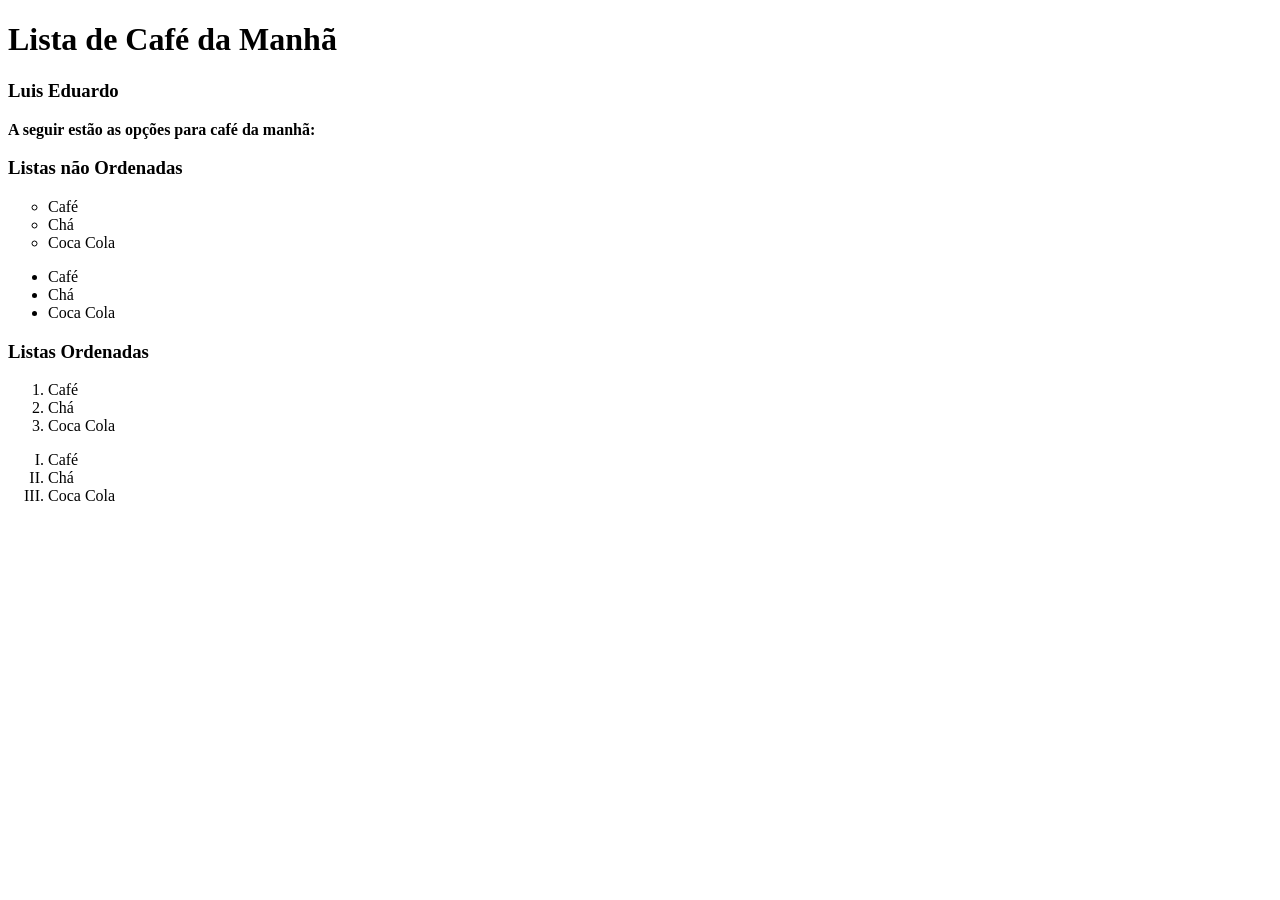
==== index.html @ dd9eca82 "Página de cadastro escolar" ====
<!DOCTYPE html>
<html lang="pt-br">
<head>
    <meta charset="UTF-8">
    <meta name="viewport" content="width=device-width, initial-scale=1.0">
    <title>Café da manhã</title>
</head>
<body>
    <h1>Lista de Café da Manhã</h1>
    <h3>Luis Eduardo</h3>
    <p><b>A seguir estão as opções para café da manhã:</b></p>
    <h3>Listas não Ordenadas</h3>
    <div id="lista1">
        <ul type="circle">
            <li>Café</li>
            <li>Chá</li>
            <li>Coca Cola</li>
        </ul>
    </div>
    <div id="lista1">
        <ul>
            <li>Café</li>
            <li>Chá</li>
            <li>Coca Cola</li>
        </ul>
    </div>
    <h3>Listas Ordenadas</h3>
    <div id="lista3">
        <ol>
            <li>Café</li>
            <li>Chá</li>
            <li>Coca Cola</li>
        </ol>
    </div>
    <div id="lista4">
        <ol type="I">
            <li>Café</li>
            <li>Chá</li>
            <li>Coca Cola</li>
        </ol>
    </div>
</body>
</html>
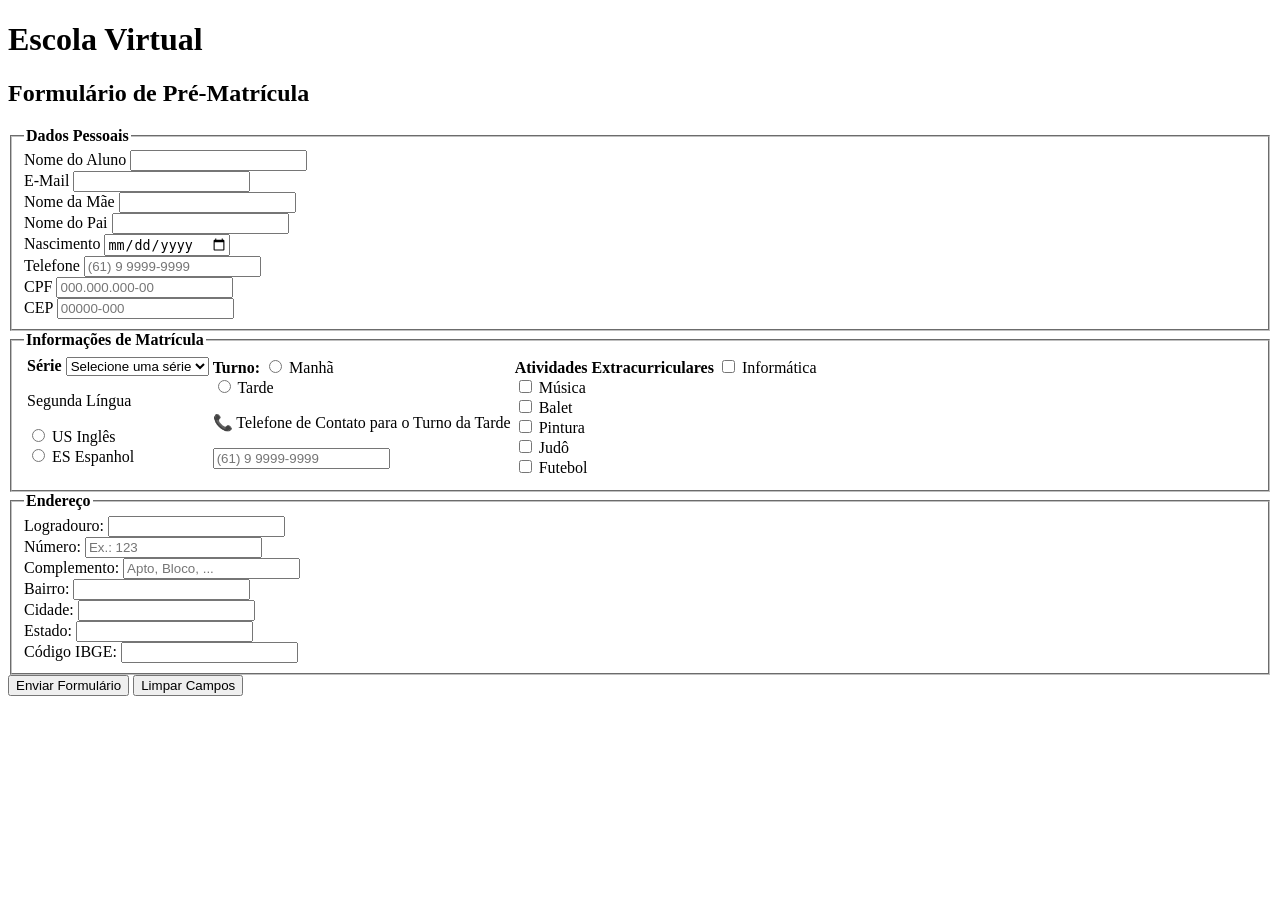
==== commit dc4ce1da: "Rename professor/cdt.html to index.html" ====
--- a/index.html
+++ b/index.html
@@ -1,43 +1,179 @@
+
 <!DOCTYPE html>
-<html lang="pt-br">
+<html lang="pt-BR">
 <head>
-    <meta charset="UTF-8">
-    <meta name="viewport" content="width=device-width, initial-scale=1.0">
-    <title>Café da manhã</title>
+  <meta charset="UTF-8">
+  <title>Escola Virtual</title>
+  <link rel="stylesheet" href="style.css">
 </head>
 <body>
-    <h1>Lista de Café da Manhã</h1>
-    <h3>Luis Eduardo</h3>
-    <p><b>A seguir estão as opções para café da manhã:</b></p>
-    <h3>Listas não Ordenadas</h3>
-    <div id="lista1">
-        <ul type="circle">
-            <li>Café</li>
-            <li>Chá</li>
-            <li>Coca Cola</li>
-        </ul>
+
+  <h1>Escola Virtual</h1>
+  <h2>Formulário de Pré-Matrícula</h2>
+
+  <form action="" method="post">
+
+    <fieldset>
+      <legend><strong>Dados Pessoais</strong></legend>
+
+      <div class="campo-grupo">
+        <div class="campo">
+          <label for="nome_aluno">Nome do Aluno</label>
+          <input type="text" id="nome_aluno" name="nome_aluno" required>
+        </div>
+        <div class="campo">
+          <label for="email">E-Mail</label>
+          <input type="email" id="email" name="email">
+        </div>
+      </div>
+
+      <div class="campo-grupo">
+        <div class="campo">
+          <label for="nome_mae">Nome da Mãe</label>
+          <input type="text" id="nome_mae" name="nome_mae">
+        </div>
+        <div class="campo">
+          <label for="nome_pai">Nome do Pai</label>
+          <input type="text" id="nome_pai" name="nome_pai">
+        </div>
+      </div>
+
+      <div class="campo-grupo">
+        <div class="campo">
+          <label for="nascimento">Nascimento</label>
+          <input type="date" id="nascimento" name="nascimento">
+        </div>
+        <div class="campo">
+          <label for="telefone">Telefone</label>
+          <input type="text" id="telefone" name="telefone" maxlength="15" placeholder="(61) 9 9999-9999">
+        </div>
+      </div>
+
+      <div class="campo-grupo">
+        <div class="campo">
+          <label for="cpf">CPF</label>
+          <input type="number" id="cpf" name="cpf" placeholder="000.000.000-00">
+        </div>
+        <div class="campo">
+          <label for="cep">CEP</label>
+          <input type="number" id="cep" name="cep" placeholder="00000-000">
+        </div>
+      </div>
+
+    </fieldset>
+
+    <fieldset>
+      <legend><strong>Informações de Matrícula</strong></legend>
+
+      <table>
+        <tr valign="top">
+        <td>
+            <strong>Série</strong>
+            <select id="serie" name="serie">
+              <option value="select">Selecione uma série</option>
+              <option value="pre-escolar">Pré-escolar</option>
+              <option value="1ano">1º ano</option>
+              <option value="2ano">2º ano</option>
+              <option value="3ano">3º ano</option>
+              <option value="4ano">4º ano</option>
+              <option value="5ano">5º ano</option>
+            </select>
+
+          <div id="bloco-segunda-lingua">
+            <p>Segunda Língua</p>
+            <div class="opcao-lingua">
+              <input type="radio" id="lingua_ingles" name="segunda-lingua" value="ingles">
+              <span class="flag">US</span>
+              <label for="lingua_ingles">Inglês</label>
+            </div>
+            <div class="opcao-lingua">
+              <input type="radio" id="lingua_espanhol" name="segunda-lingua" value="espanhol">
+              <span class="flag">ES</span>
+              <label for="lingua_espanhol">Espanhol</label>
+            </div>
+          </div>
+
+        </td>
+        <td>
+            <strong>Turno:</strong>
+            <input type="radio" name="turno" id="manha" value="manha">
+            <label for="manha">Manhã</label><br>
+            <input type="radio" name="turno" id="tarde" value="tarde">
+            <label for="tarde">Tarde</label>
+          
+            <div id="bloco-telefone-tarde">
+              <p>📞 Telefone de Contato para o Turno da Tarde</p>
+              <input type="text" id="telefone-tarde" name="telefone-tarde" placeholder="(61) 9 9999-9999">
+            </div>
+        </td>
+          <td>
+            <strong>Atividades Extracurriculares</strong>
+            <input type="checkbox" name="atividades" id="informatica" value="informatica">
+            <label for="informatica">Informática</label><br>
+
+            <input type="checkbox" name="atividades" id="musica" value="musica">
+            <label for="musica">Música</label><br>
+
+            <input type="checkbox" name="atividades" id="balet" value="balet">
+            <label for="balet">Balet</label><br>
+
+            <input type="checkbox" name="atividades" id="pintura" value="pintura">
+            <label for="pintura">Pintura</label><br>
+
+            <input type="checkbox" name="atividades" id="judo" value="judo">
+            <label for="judo">Judô</label><br>
+
+            <input type="checkbox" name="atividades" id="futebol" value="futebol">
+            <label for="futebol">Futebol</label>
+          </td>
+        </tr>
+      </table>
+    </fieldset>
+    <fieldset>
+        <legend><b>Endereço</b></legend>
+        <div class="campo-grupo">
+            <div class="campo">
+                <label for="logradouro">Logradouro:</label>
+                <input id="logradouro" type="text" readonly>
+            </div>
+            <div class="campo">
+                <label for="numero">Número:</label>
+                <input id="numero" type="number" placeholder="Ex.: 123">
+            </div>    
+        </div>
+        <div class="campo-grupo">
+            <div class="campo">
+                <label for="complemento">Complemento:</label>
+                <input id="complemento" type="text" placeholder="Apto, Bloco, ...">
+            </div>
+            <div class="campo">
+                <label for="bairro">Bairro:</label>
+                <input id="bairro" type="text" readonly>
+            </div>
+        </div>
+        <div class="campo-grupo-tres">
+            <div class="campo">
+                <label for="cidade">Cidade:</label>
+                <input id="cidade" type="text" readonly>
+            </div>
+            <div class="campo">
+                <label for="estado">Estado:</label>
+                <input id="estado" type="text" readonly>
+            </div>
+            <div class="campo">
+                <label for="ibge">Código IBGE:</label>
+                <input id="ibge" type="number" readonly>
+            </div>
+        </div>     
+    </fieldset>
+    <div class="botoes">
+      <input type="submit" value="Enviar Formulário">
+      <input type="reset" value="Limpar Campos">
     </div>
-    <div id="lista1">
-        <ul>
-            <li>Café</li>
-            <li>Chá</li>
-            <li>Coca Cola</li>
-        </ul>
-    </div>
-    <h3>Listas Ordenadas</h3>
-    <div id="lista3">
-        <ol>
-            <li>Café</li>
-            <li>Chá</li>
-            <li>Coca Cola</li>
-        </ol>
-    </div>
-    <div id="lista4">
-        <ol type="I">
-            <li>Café</li>
-            <li>Chá</li>
-            <li>Coca Cola</li>
-        </ol>
-    </div>
+
+  </form>
+
+  <script src="script.js"></script>
+
 </body>
-</html>+</html>
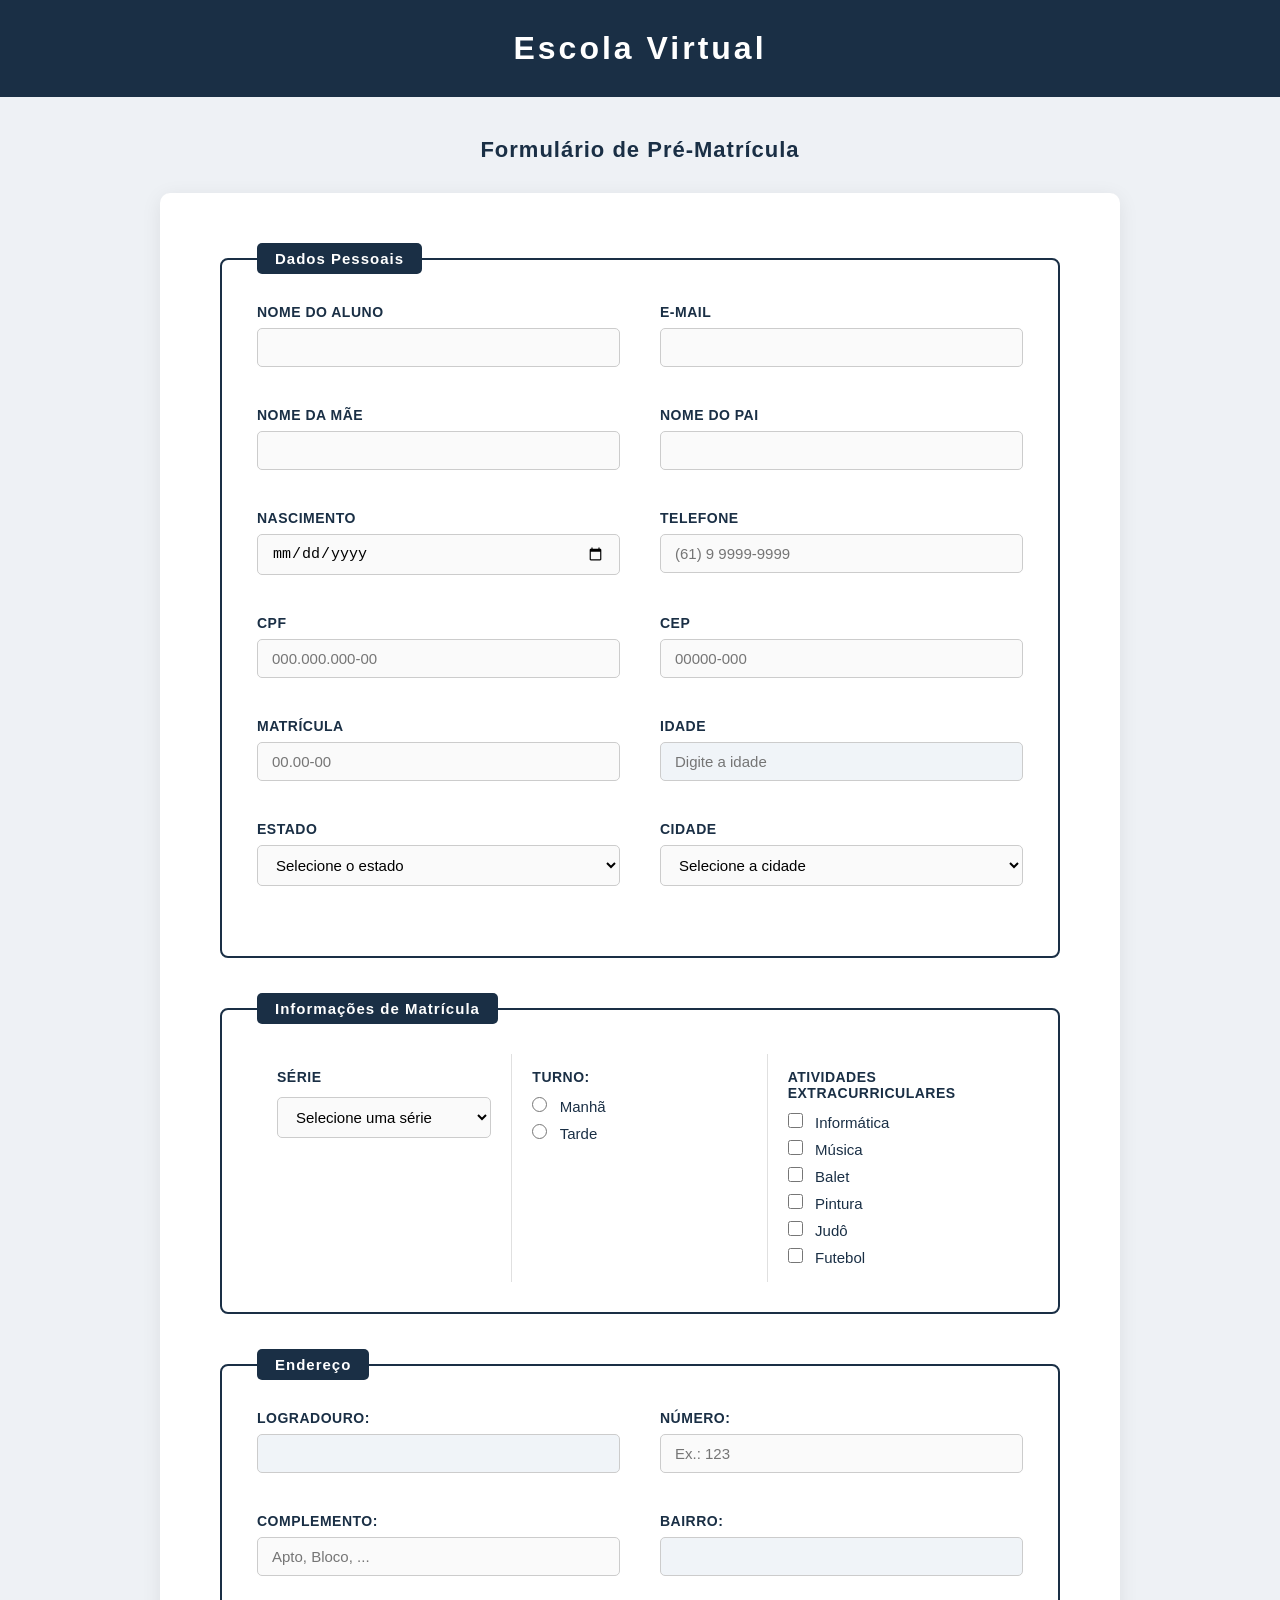
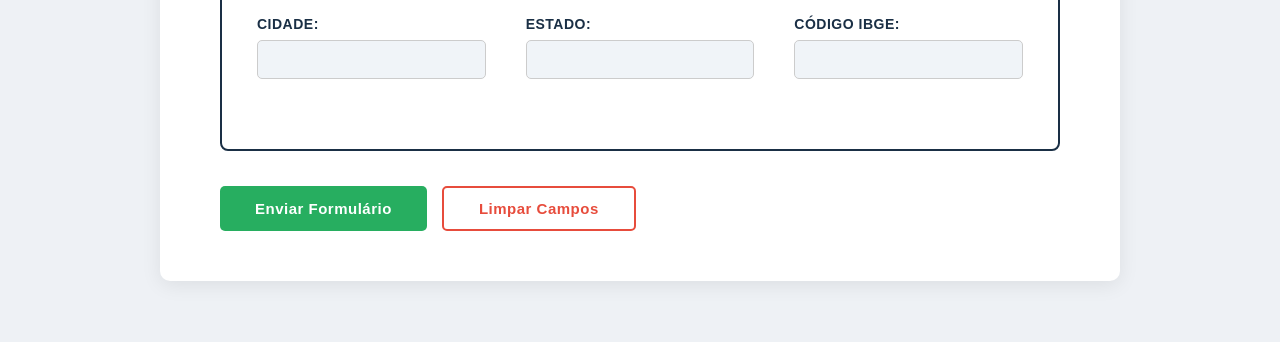
==== commit 4ea432cd: "Update index.html Correção de IDs - Cidade e Estado" ====
--- a/index.html
+++ b/index.html
@@ -52,13 +52,38 @@
       <div class="campo-grupo">
         <div class="campo">
           <label for="cpf">CPF</label>
-          <input type="number" id="cpf" name="cpf" placeholder="000.000.000-00">
+          <input type="text" id="cpf" name="cpf" maxlength="14" placeholder="000.000.000-00">
         </div>
         <div class="campo">
           <label for="cep">CEP</label>
-          <input type="number" id="cep" name="cep" placeholder="00000-000">
-        </div>
-      </div>
+          <input type="text" id="cep" name="cep" maxlength="9" placeholder="00000-000">
+        </div>
+      </div>
+
+      <div class="campo-grupo">
+        <div class="campo">
+          <label for="matricula">Matrícula</label>
+          <input type="text" id="matricula" name="matricula" maxlength="8" placeholder="00.00-00">
+        </div>
+        <div class="campo">
+          <label for="idade">Idade</label>
+          <input type="text" id="idade" name="idade" placeholder="Digite a idade" readonly>
+        </div>
+      </div>
+
+      <div class="campo-grupo">
+        <div class="campo">
+          <label for="estado">Estado</label>
+          <select id="estadoselect" name="estado">
+            <option value="selecione o estado">Selecione o estado</option>
+          </select>
+        </div>
+        <div class="campo">
+          <label for="cidade">Cidade</label>
+          <select id="cidadeselect" name="cidade">
+            <option value="select">Selecione a cidade</option>
+          </select>
+        </div>
 
     </fieldset>
 
@@ -138,7 +163,7 @@
             </div>
             <div class="campo">
                 <label for="numero">Número:</label>
-                <input id="numero" type="number" placeholder="Ex.: 123">
+                <input id="numero" type="text" placeholder="Ex.: 123">
             </div>    
         </div>
         <div class="campo-grupo">
@@ -167,7 +192,7 @@
         </div>     
     </fieldset>
     <div class="botoes">
-      <input type="submit" value="Enviar Formulário">
+      <input type="submit" value="Enviar Formulário" disabled>
       <input type="reset" value="Limpar Campos">
     </div>
 
--- a/style.css
+++ b/style.css
@@ -0,0 +1,384 @@
+/* =============================================
+   RESET BÁSICO
+============================================= */
+* {
+    margin: 0;
+    padding: 0;
+    box-sizing: border-box;
+  }
+  
+  /* =============================================
+     BODY
+  ============================================= */
+  body {
+    font-family: Arial, sans-serif;
+    font-size: 16px;
+    background-color: #eef1f5;
+    color: #333333;
+    min-height: 100vh;
+  }
+  
+  /* =============================================
+     CABEÇALHO
+  ============================================= */
+  h1 {
+    background-color: #1a2f45;
+    color: #ffffff;
+    text-align: center;
+    padding: 30px 20px;
+    font-size: 32px;
+    letter-spacing: 3px;
+  }
+  
+  h2 {
+    text-align: center;
+    color: #1a2f45;
+    margin: 40px 0 30px;
+    font-size: 22px;
+    letter-spacing: 1px;
+  }
+  
+  /* =============================================
+     FORMULÁRIO - Layout wide centralizado
+  ============================================= */
+  form {
+    width: 90%;
+    max-width: 960px;
+    margin: 0 auto 60px auto;
+    background-color: #ffffff;
+    padding: 50px 60px;
+    border-radius: 10px;
+    box-shadow: 0 4px 20px rgba(0, 0, 0, 0.08);
+  }
+  
+  /* =============================================
+     FIELDSET
+  ============================================= */
+  fieldset {
+    border: 2px solid #1a2f45;
+    border-radius: 8px;
+    padding: 30px 35px;
+    margin-bottom: 35px;
+  }
+  
+  legend {
+    background-color: #1a2f45;
+    color: #ffffff;
+    padding: 7px 18px;
+    border-radius: 5px;
+    font-size: 15px;
+    letter-spacing: 1px;
+  }
+  
+  /* =============================================
+     GRID DE CAMPOS - Duas colunas
+  ============================================= */
+  .campo-grupo {
+    display: grid;
+    grid-template-columns: 1fr 1fr;
+    gap: 20px 40px;
+    margin-bottom: 20px;
+  }
+  .campo-grupo-tres {
+    display: grid;
+    grid-template-columns: 1fr 1fr 1fr;
+    gap: 20px 40px;
+    margin-bottom: 20px;
+  }
+  
+  /* =============================================
+     CADA CAMPO INDIVIDUAL
+  ============================================= */
+  .campo {
+    display: flex;
+    flex-direction: column;
+    margin-bottom: 20px;
+  }
+  
+  /* =============================================
+     NASCIMENTO E TELEFONE - linha inline
+  ============================================= */
+  .campo-inline {
+    display: flex;
+    align-items: center;
+    gap: 10px;
+    flex-wrap: wrap;
+    margin-bottom: 20px;
+  }
+  
+  .campo-inline label {
+    margin-bottom: 0;
+    white-space: nowrap;
+  }
+  
+  /* =============================================
+     LABELS
+  ============================================= */
+  label {
+    display: inline-block;
+    margin-bottom: 8px;
+    font-weight: bold;
+    color: #1a2f45;
+    font-size: 14px;
+    text-transform: uppercase;
+    letter-spacing: 0.5px;
+  }
+  
+  /* =============================================
+     INPUTS - Regra geral para todos os tipos
+  ============================================= */
+  input[type="text"],
+  input[type="email"],
+  input[type="tel"],
+  input[type="number"],
+  input[type="date"] {
+    padding: 10px 14px;
+    border: 1px solid #cccccc;
+    border-radius: 5px;
+    font-size: 15px;
+    background-color: #fafafa;
+    transition: border-color 0.3s, box-shadow 0.3s;
+  }
+  
+  /* Inputs que ocupam largura total */
+  .campo input[type="text"],
+  .campo input[type="email"],
+  .campo input[type="tel"],
+  .campo input[type="number"],
+  .campo input[type="date"] {
+    width: 100%;
+  }
+  
+  /* Inputs dentro da linha inline ficam com tamanho automático */
+  .campo-inline input[type="text"] {
+    width: auto;
+  }
+  
+  /* Efeito de foco em todos os inputs */
+  input[type="text"]:focus,
+  input[type="email"]:focus,
+  input[type="tel"]:focus,
+  input[type="number"]:focus,
+  input[type="date"]:focus {
+    border-color: #1a2f45;
+    box-shadow: 0 0 0 3px rgba(26, 47, 69, 0.1);
+    outline: none;
+    background-color: #ffffff;
+  }
+  
+  /* =============================================
+     SELECT
+  ============================================= */
+  select {
+    padding: 10px 14px;
+    border: 1px solid #cccccc;
+    border-radius: 5px;
+    font-size: 15px;
+    background-color: #fafafa;
+    cursor: pointer;
+    width: 100%;
+    transition: border-color 0.3s;
+  }
+  
+  select:focus {
+    border-color: #1a2f45;
+    outline: none;
+  }
+  
+  /* =============================================
+     TABELA DE MATRÍCULA
+  ============================================= */
+  table {
+    width: 100%;
+    border-collapse: separate;
+    border-spacing: 0;
+  }
+  
+  td {
+    padding: 15px 20px;
+    vertical-align: top;
+    border-right: 1px solid #e0e0e0;
+    width: 33.33%;
+  }
+  
+  td:last-child {
+    border-right: none;
+  }
+  
+  /* Título das colunas da tabela */
+  td > b,
+  td > strong {
+    display: block;
+    font-size: 14px;
+    text-transform: uppercase;
+    letter-spacing: 0.5px;
+    color: #1a2f45;
+    margin-bottom: 12px;
+  }
+  
+  /* =============================================
+     RADIO E CHECKBOX
+  ============================================= */
+  input[type="radio"],
+  input[type="checkbox"] {
+    margin-right: 8px;
+    cursor: pointer;
+    accent-color: #1a2f45;
+    width: 15px;
+    height: 15px;
+  }
+  
+  /* Labels de radio e checkbox sem uppercase */
+  td label {
+    text-transform: none;
+    letter-spacing: 0;
+    font-weight: normal;
+    font-size: 15px;
+    display: inline;
+    margin-bottom: 0;
+  }
+  
+  /* Espaçamento entre as linhas de checkbox/radio */
+  td br + input {
+    margin-top: 8px;
+  }
+  
+  /* =============================================
+     ÁREA DOS BOTÕES
+  ============================================= */
+  .botoes {
+    display: flex;
+    gap: 15px;
+    margin-top: 10px;
+  }
+  
+  input[type="submit"] {
+    background-color: #27ae60;
+    color: #ffffff;
+    border: none;
+    padding: 12px 35px;
+    border-radius: 5px;
+    font-size: 15px;
+    font-weight: bold;
+    cursor: pointer;
+    letter-spacing: 0.5px;
+    transition: background-color 0.3s, transform 0.1s;
+  }
+  
+  input[type="submit"]:hover {
+    background-color: #1e8449;
+  }
+  
+  input[type="submit"]:active {
+    transform: scale(0.98);
+  }
+  
+  input[type="reset"] {
+    background-color: #ffffff;
+    color: #e74c3c;
+    border: 2px solid #e74c3c;
+    padding: 12px 35px;
+    border-radius: 5px;
+    font-size: 15px;
+    font-weight: bold;
+    cursor: pointer;
+    letter-spacing: 0.5px;
+    transition: background-color 0.3s, color 0.3s, transform 0.1s;
+  }
+  
+  input[type="reset"]:hover {
+    background-color: #e74c3c;
+    color: #ffffff;
+  }
+  
+  input[type="reset"]:active {
+    transform: scale(0.98);
+  }
+
+  input[readonly]{
+    background-color: #f0f4f8;
+    color: #555;
+    cursor: not-allowed;
+  }
+
+  #bloco-segunda-lingua{
+    display: none;
+    margin-top: 20px;
+    padding: 20px 25px;
+    background-color: #f0f6ff;
+    border: 2px dashed #1a2f45;
+    border-radius: 8px;
+    animation: fadeIn 0.3s ease;
+  }
+
+  #bloco-segunda-lingua p{
+    font-size: 14px;
+    font-weight: bold;
+    text-transform:uppercase;
+    letter-spacing: 0.5px;
+    color: #1a2f45;
+    margin-bottom:14px;
+  }
+
+  .opcao-lingua{
+    display: flex;
+    align-items: center;
+    gap: 10px;
+    margin-bottom: 10px;
+    font-size: 15px;
+    color: #333;
+    cursor:pointer;
+  }
+
+  .opcao-lingua input[type="radio"]{
+    accent-color: #1a2f45;
+    width: 16px;
+    height: 16px;
+    margin-right: 0;
+    cursor: pointer;
+  }
+
+  .opcao-lingua label{
+    text-transform: none;
+    letter-spacing:0;
+    font-weight: normal;
+    font-size: 15px;
+    color: #333;
+    cursor: pointer;
+    margin-bottom: 0  ;
+  }
+
+  #bloco-telefone-tarde{
+    display: none;
+    margin-top: 16px;
+    padding: 16px 20px;
+    background-color: #fff8f0;
+    border:2px dashed #e67e22;
+    border-radius: 8px;
+    animation: fadeIn 0.3s ease;
+  }
+
+  #bloco-telefone-tarde p{
+    font-size: 13px;
+    font-weight: bold;
+    text-transform: uppercase;
+    letter-spacing: 0.5px;
+    color: #e67e22;
+    margin-bottom: 10px;
+  }
+
+  #bloco-telefone-tarde input[type="text"]{
+    width: 100%;
+    padding: 9px 13px;
+    border: 1px solid #e67e22;
+    border-radius: 6px;
+    font-size: 15px;
+    background-color: #fff;
+    transition: border-color 0.3s, box-shadow 0.3s;
+  }
+
+  #bloco-telefone-tarde input[type="text"]:focus{
+    border-color: #d35400;
+    box-shadow: 0 0 0 3px;
+    outline: none;
+  }
